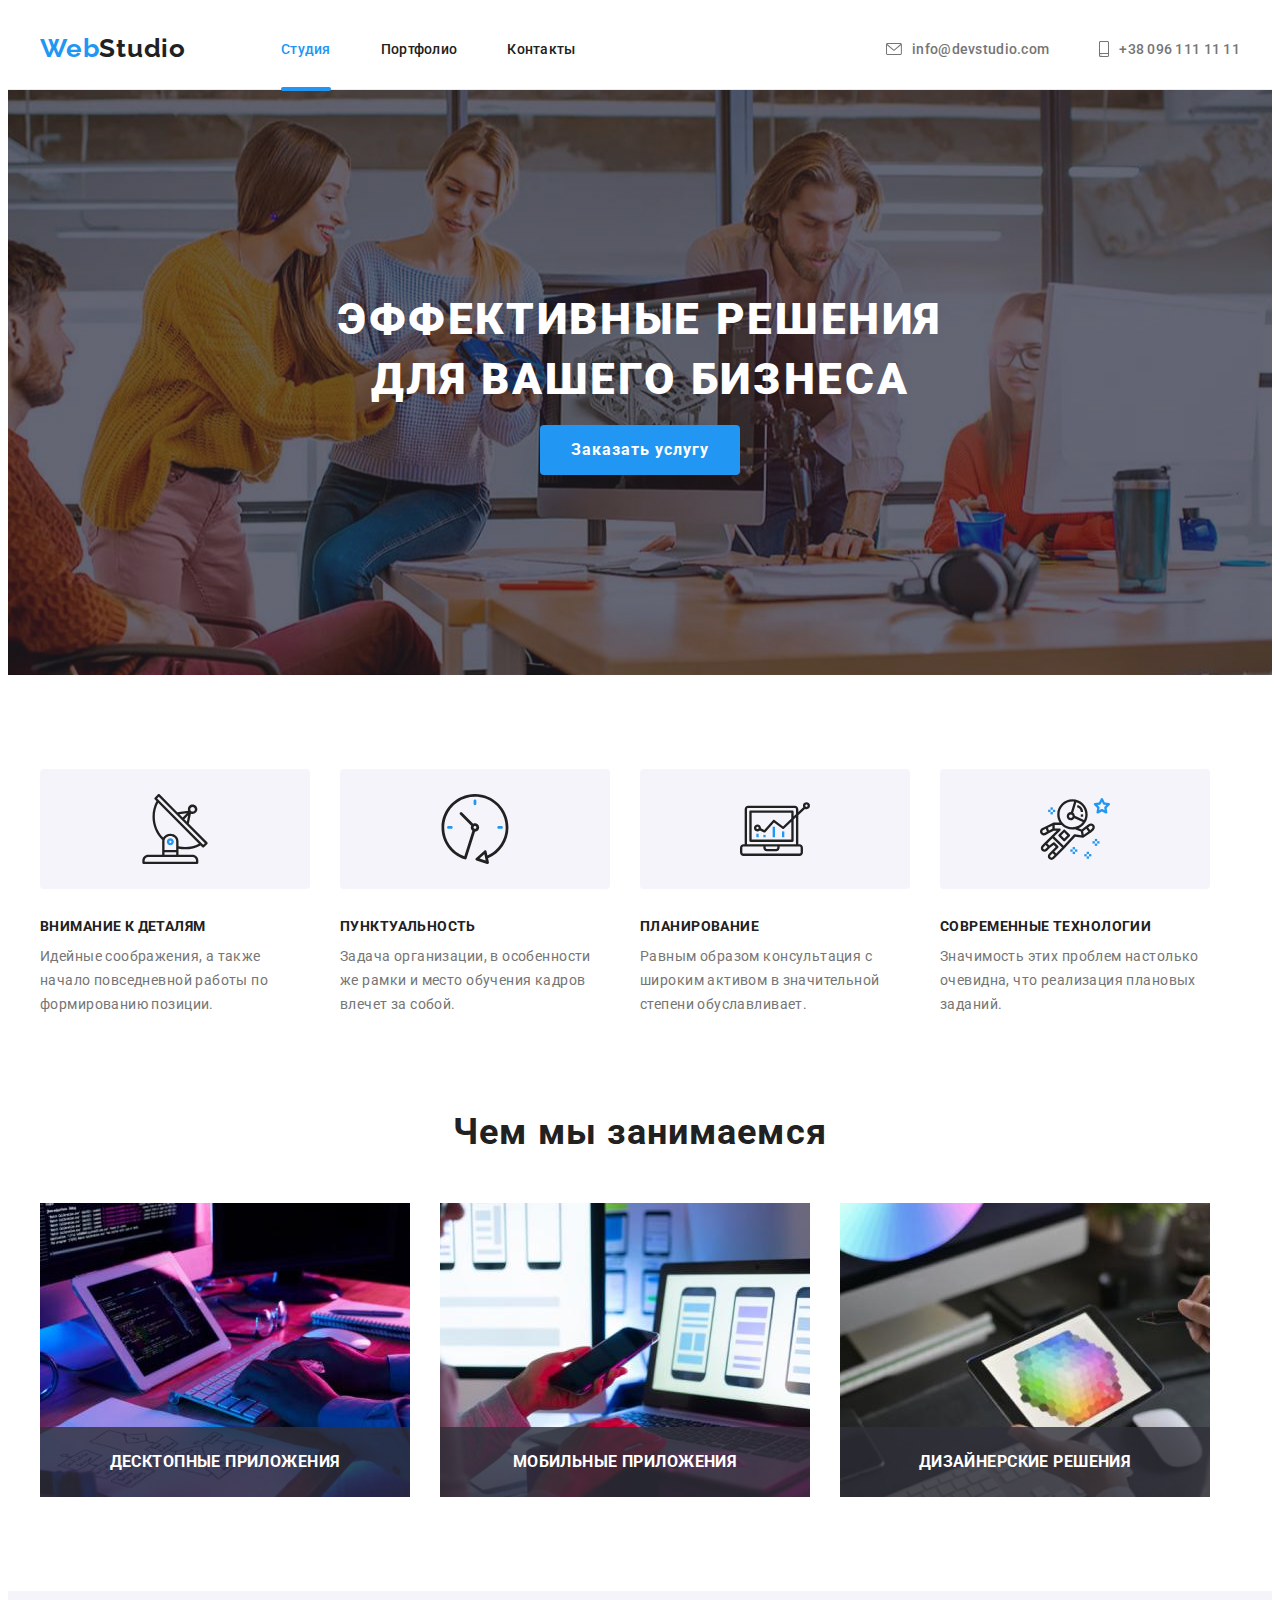
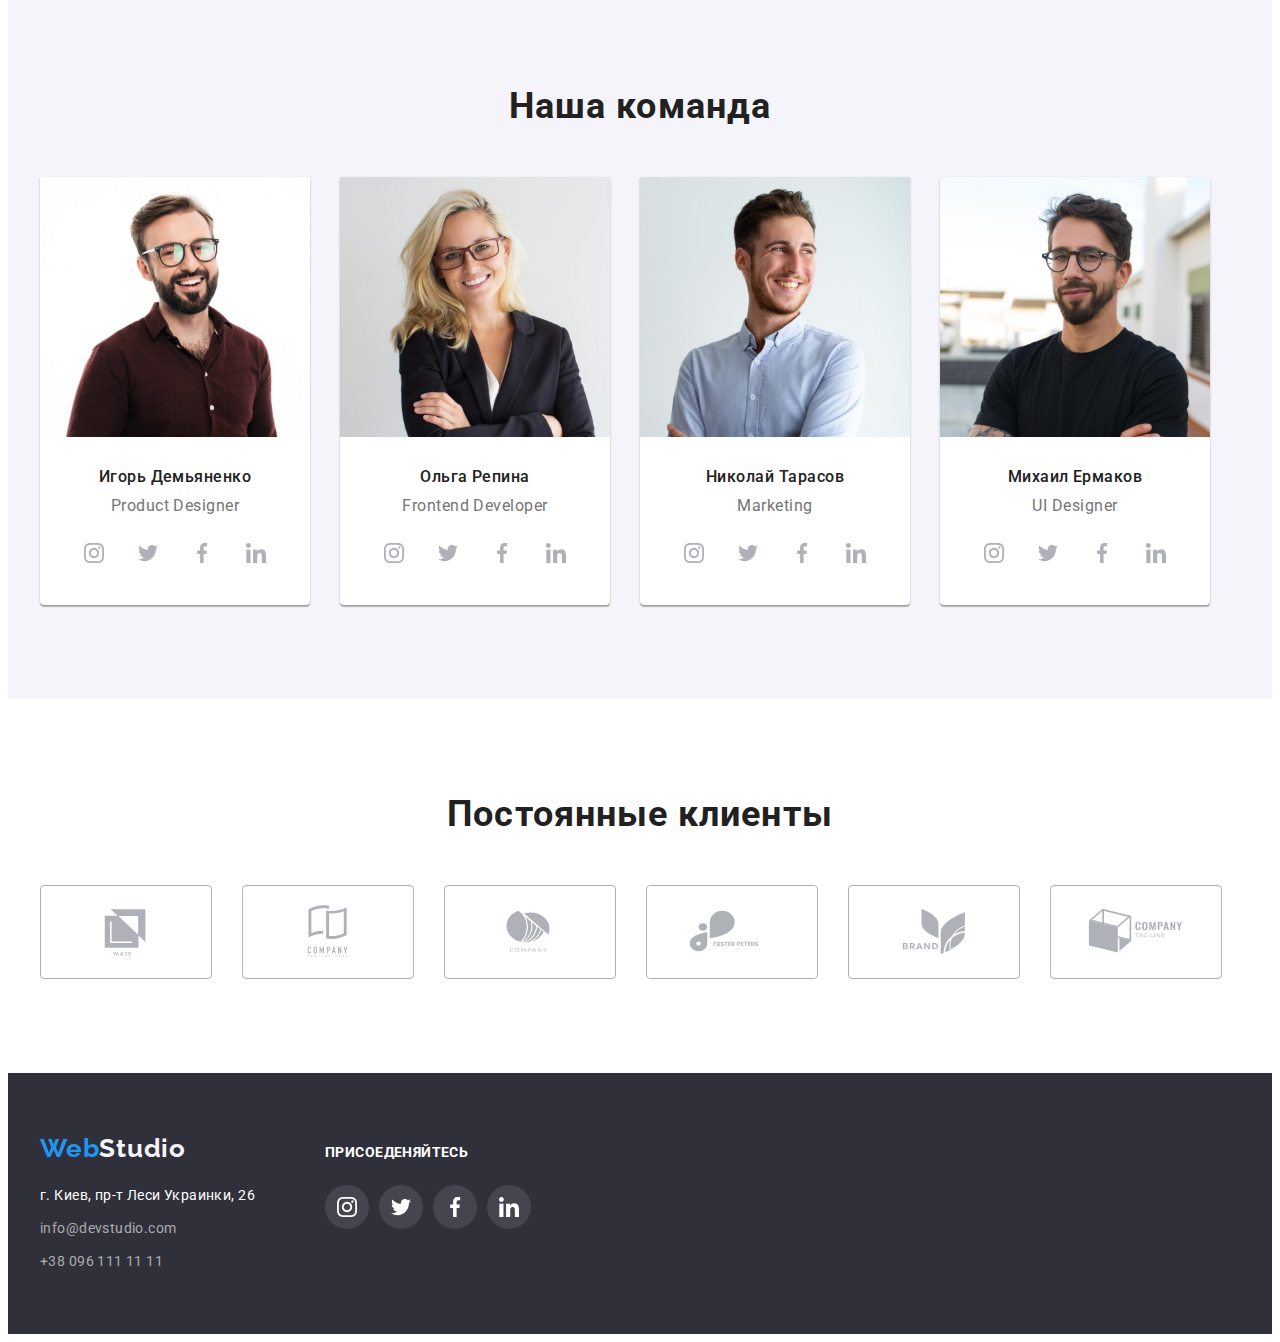
==== index.html @ 9301e0ce "clone" ====
<!DOCTYPE html>
<html lang="en">
  <head>
    <meta charset="UTF-8" />
    <meta http-equiv="X-UA-Compatible" content="IE=edge" />
    <meta name="viewport" content="width=device-width, initial-scale=1.0" />
    <title>WebStudio</title>
    <link rel="preconnect" href="https://fonts.googleapis.com" />
    <link rel="preconnect" href="https://fonts.gstatic.com" crossorigin />
    <link
      href="https://fonts.googleapis.com/css2?family=Raleway:wght@700&family=Roboto:wght@400;500;700;900&display=swap"
      rel="stylesheet"
    />
    <link
      rel="stylesheet"
      href="https://cdnjs.cloudflare.com/ajax/libs/modern-normalize/1.1.0/modern-normalize.min.css"
      integrity="sha512-wpPYUAdjBVSE4KJnH1VR1HeZfpl1ub8YT/NKx4PuQ5NmX2tKuGu6U/JRp5y+Y8XG2tV+wKQpNHVUX03MfMFn9Q=="
      crossorigin="anonymous"
      referrerpolicy="no-referrer"
    />
    <link rel="stylesheet" href="./css/styles.css" />
  </head>
  <body>
    <header class="header">
      <div class="container">
        <a href="./index.html" class="header-logo"
          >Web<span class="header-logo2">Studio</span>
        </a>
        <nav class="header-navigation">
          <ul class="header-list list">
            <li class="nav-li">
              <a href="./index.html" class="header-item active-link">Студия</a>
            </li>
            <li class="nav-li">
              <a href="./portfolio.html" class="header-item">Портфолио</a>
            </li>
            <li class="nav-li"><a href="" class="header-item">Контакты</a></li>
          </ul>
        </nav>
        <ul class="header-contacts list">
          <li class="nav-li">
            <a href="mailto:info@devstudio.com" class="contacts-item">
              <svg class="header-icon" width="16" height="12">
                <use
                  href="./image/index/symbol-defs.svg#icon-header-mail"
                ></use>
              </svg>
              info@devstudio.com
            </a>
          </li>
          <li class="nav-li">
            <a href="tel:+380961111111" class="contacts-item">
              <svg class="header-icon" width="10" height="16">
                <use href="./image/index/symbol-defs.svg#icon-header-tel"></use>
              </svg>
              +38 096 111 11 11
            </a>
          </li>
        </ul>
      </div>
    </header>
    <main>
      <!--Главная секция с кнопкой-->
      <section class="hero">
        <div class="container">
          <h1 class="hero-title-text">
            Эффективные решения для вашего бизнеса
          </h1>
          <button type="button" class="hero-btn btn" data-modal-open>
            Заказать услугу
          </button>
        </div>
      </section>
      <!--Наши приемущества-->
      <section class="positive">
        <div class="container">
          <ul class="positive-list list">
            <li class="positive-item">
              <div class="positive-icon-div">
                <svg class="positive-icon" width="70" height="70">
                  <use
                    href="./image/index/symbol-defs.svg#icon-positive1"
                  ></use>
                </svg>
              </div>
              <h3 class="positive-title">Внимание к деталям</h3>
              <p class="positive-text">
                Идейные соображения, а также начало повседневной работы по
                формированию позиции.
              </p>
            </li>
            <li class="positive-item">
              <div class="positive-icon-div">
                <svg class="positive-icon" width="70" height="70">
                  <use
                    href="./image/index/symbol-defs.svg#icon-positive2"
                  ></use>
                </svg>
              </div>
              <h3 class="positive-title">Пунктуальность</h3>
              <p class="positive-text">
                Задача организации, в особенности же рамки и место обучения
                кадров влечет за собой.
              </p>
            </li>
            <li class="positive-item">
              <div class="positive-icon-div">
                <svg class="positive-icon" width="70" height="70">
                  <use
                    href="./image/index/symbol-defs.svg#icon-positive3"
                  ></use>
                </svg>
              </div>
              <h3 class="positive-title">Планирование</h3>
              <p class="positive-text">
                Равным образом консультация с широким активом в значительной
                степени обуславливает.
              </p>
            </li>
            <li class="positive-item">
              <div class="positive-icon-div">
                <svg class="positive-icon" width="70" height="70">
                  <use
                    href="./image/index/symbol-defs.svg#icon-positive4"
                  ></use>
                </svg>
              </div>
              <h3 class="positive-title">Современные технологии</h3>
              <p class="positive-text">
                Значимость этих проблем настолько очевидна, что реализация
                плановых заданий.
              </p>
            </li>
          </ul>
        </div>
      </section>
      <!--Чем мы занимаемся-->
      <section class="work">
        <div class="container">
          <h2 class="work-title">Чем мы занимаемся</h2>
          <ul class="work-list list">
            <li class="work-item">
              <div class="work-box">
                <img
                  src="./image/index/img1.jpg"
                  alt="пишем код"
                  width="370"
                  height="294"
                />
                <h3 class="work-top-title">Десктопные приложения</h3>
              </div>
            </li>
            <li class="work-item">
              <div class="work-box">
                <img
                  src="./image/index/img2.jpg"
                  alt="создаем интерфейс"
                  width="370"
                  height="294"
                />
                <h3 class="work-top-title">Мобильные приложения</h3>
              </div>
            </li>
            <li class="work-item">
              <div class="work-box">
                <img
                  src="./image/index/img3.jpg"
                  alt="подбираем цвета"
                  width="370"
                  height="294"
                />
                <h3 class="work-top-title">Дизайнерские решения</h3>
              </div>
            </li>
          </ul>
        </div>
      </section>
      <!--Наша команда-->
      <section class="staff">
        <div class="container">
          <h2 class="staff-title">Наша команда</h2>
          <ul class="staff-list list">
            <li class="staff-item">
              <img
                src="./image/index/p1.jpg"
                alt="Игорь Демьяненко"
                width="270"
                height="260"
              />
              <div class="staff-title-top">
                <h3 class="staff-item-title">Игорь Демьяненко</h3>
                <p class="staff-item-text">Product Designer</p>
                <ul class="staff-soc-list">
                  <li class="staff-soc-item">
                    <a href="" class="staff-soc-link"
                      ><svg class="staff-soc-icon" width="20" height="20">
                        <use
                          href="./image/index/symbol-defs.svg#icon-instagram"
                        ></use>
                      </svg>
                    </a>
                  </li>
                  <li class="staff-soc-item">
                    <a href="" class="staff-soc-link"
                      ><svg class="staff-soc-icon" width="20" height="20">
                        <use
                          href="./image/index/symbol-defs.svg#icon-twitter"
                        ></use>
                      </svg>
                    </a>
                  </li>
                  <li class="staff-soc-item">
                    <a href="" class="staff-soc-link"
                      ><svg class="staff-soc-icon" width="20" height="20">
                        <use
                          href="./image/index/symbol-defs.svg#icon-facebook"
                        ></use>
                      </svg>
                    </a>
                  </li>
                  <li class="staff-soc-item">
                    <a href="" class="staff-soc-link"
                      ><svg class="staff-soc-icon" width="20" height="20">
                        <use
                          href="./image/index/symbol-defs.svg#icon-linkedin"
                        ></use>
                      </svg>
                    </a>
                  </li>
                </ul>
              </div>
            </li>
            <li class="staff-item">
              <img
                src="./image/index/p2.jpg"
                alt="Ольга Репина"
                width="270"
                height="260"
              />
              <div class="staff-title-top">
                <h3 class="staff-item-title">Ольга Репина</h3>
                <p class="staff-item-text">Frontend Developer</p>
                <ul class="staff-soc-list">
                  <li class="staff-soc-item">
                    <a href="" class="staff-soc-link"
                      ><svg class="staff-soc-icon" width="20" height="20">
                        <use
                          href="./image/index/symbol-defs.svg#icon-instagram"
                        ></use>
                      </svg>
                    </a>
                  </li>
                  <li class="staff-soc-item">
                    <a href="" class="staff-soc-link"
                      ><svg class="staff-soc-icon" width="20" height="20">
                        <use
                          href="./image/index/symbol-defs.svg#icon-twitter"
                        ></use>
                      </svg>
                    </a>
                  </li>
                  <li class="staff-soc-item">
                    <a href="" class="staff-soc-link"
                      ><svg class="staff-soc-icon" width="20" height="20">
                        <use
                          href="./image/index/symbol-defs.svg#icon-facebook"
                        ></use>
                      </svg>
                    </a>
                  </li>
                  <li class="staff-soc-item">
                    <a href="" class="staff-soc-link"
                      ><svg class="staff-soc-icon" width="20" height="20">
                        <use
                          href="./image/index/symbol-defs.svg#icon-linkedin"
                        ></use>
                      </svg>
                    </a>
                  </li>
                </ul>
              </div>
            </li>
            <li class="staff-item">
              <img
                src="./image/index/p3.jpg"
                alt="Николай Тарасов"
                width="270"
                height="260"
              />
              <div class="staff-title-top">
                <h3 class="staff-item-title">Николай Тарасов</h3>
                <p class="staff-item-text">Marketing</p>
                <ul class="staff-soc-list">
                  <li class="staff-soc-item">
                    <a href="" class="staff-soc-link"
                      ><svg class="staff-soc-icon" width="20" height="20">
                        <use
                          href="./image/index/symbol-defs.svg#icon-instagram"
                        ></use>
                      </svg>
                    </a>
                  </li>
                  <li class="staff-soc-item">
                    <a href="" class="staff-soc-link"
                      ><svg class="staff-soc-icon" width="20" height="20">
                        <use
                          href="./image/index/symbol-defs.svg#icon-twitter"
                        ></use>
                      </svg>
                    </a>
                  </li>
                  <li class="staff-soc-item">
                    <a href="" class="staff-soc-link"
                      ><svg class="staff-soc-icon" width="20" height="20">
                        <use
                          href="./image/index/symbol-defs.svg#icon-facebook"
                        ></use>
                      </svg>
                    </a>
                  </li>
                  <li class="staff-soc-item">
                    <a href="" class="staff-soc-link"
                      ><svg class="staff-soc-icon" width="20" height="20">
                        <use
                          href="./image/index/symbol-defs.svg#icon-linkedin"
                        ></use>
                      </svg>
                    </a>
                  </li>
                </ul>
              </div>
            </li>
            <li class="staff-item">
              <img
                src="./image/index/p4.jpg"
                alt="Михаил Ермаков"
                width="270"
                height="260"
              />
              <div class="staff-title-top">
                <h3 class="staff-item-title">Михаил Ермаков</h3>
                <p class="staff-item-text">UI Designer</p>
                <ul class="staff-soc-list">
                  <li class="staff-soc-item">
                    <a href="" class="staff-soc-link"
                      ><svg class="staff-soc-icon" width="20" height="20">
                        <use
                          href="./image/index/symbol-defs.svg#icon-instagram"
                        ></use>
                      </svg>
                    </a>
                  </li>
                  <li class="staff-soc-item">
                    <a href="" class="staff-soc-link"
                      ><svg class="staff-soc-icon" width="20" height="20">
                        <use
                          href="./image/index/symbol-defs.svg#icon-twitter"
                        ></use>
                      </svg>
                    </a>
                  </li>
                  <li class="staff-soc-item">
                    <a href="" class="staff-soc-link"
                      ><svg class="staff-soc-icon" width="20" height="20">
                        <use
                          href="./image/index/symbol-defs.svg#icon-facebook"
                        ></use>
                      </svg>
                    </a>
                  </li>
                  <li class="staff-soc-item">
                    <a href="" class="staff-soc-link"
                      ><svg class="staff-soc-icon" width="20" height="20">
                        <use
                          href="./image/index/symbol-defs.svg#icon-linkedin"
                        ></use>
                      </svg>
                    </a>
                  </li>
                </ul>
              </div>
            </li>
          </ul>
        </div>
      </section>
      <!--Постоянные-->
      <section class="regular">
        <div class="container">
          <h2 class="regular-title">Постоянные клиенты</h2>
          <ul class="regular-list">
            <li class="regular-list-item">
              <a href="" class="regular-link">
                <svg class="regular-icon" width="106" height="60">
                  <use href="./image/index/symbol-defs.svg#icon-reg1"></use>
                </svg>
              </a>
            </li>
            <li class="regular-list-item">
              <a href="" class="regular-link">
                <svg class="regular-icon" width="106" height="60">
                  <use href="./image/index/symbol-defs.svg#icon-reg2"></use>
                </svg>
              </a>
            </li>
            <li class="regular-list-item">
              <a href="" class="regular-link">
                <svg class="regular-icon" width="106" height="60">
                  <use href="./image/index/symbol-defs.svg#icon-reg3"></use>
                </svg>
              </a>
            </li>
            <li class="regular-list-item">
              <a href="" class="regular-link">
                <svg class="regular-icon" width="106" height="60">
                  <use href="./image/index/symbol-defs.svg#icon-reg4"></use>
                </svg>
              </a>
            </li>
            <li class="regular-list-item">
              <a href="" class="regular-link">
                <svg class="regular-icon" width="106" height="60">
                  <use href="./image/index/symbol-defs.svg#icon-reg5"></use>
                </svg>
              </a>
            </li>
            <li class="regular-list-item">
              <a href="" class="regular-link">
                <svg class="regular-icon" width="106" height="60">
                  <use href="./image/index/symbol-defs.svg#icon-reg6"></use>
                </svg>
              </a>
            </li>
          </ul>
        </div>
      </section>
    </main>
    <footer class="footer">
      <div class="container">
        <div>
          <a href="" class="footer-logo"
            >Web<span class="footer-logo2">Studio</span></a
          >
          <address>
            <ul class="footer-list list">
              <li class="footer-li">
                <a
                  href="https://goo.gl/maps/4nCda8HMci8gK6ii9"
                  target="_blank"
                  rel="noreferrer noopener nofollow"
                  class="footer-item-white"
                  >г. Киев, пр-т Леси Украинки, 26</a
                >
              </li>
              <li class="footer-li">
                <a href="mailto:info@devstudio.com" class="footer-item"
                  >info@devstudio.com</a
                >
              </li>
              <li class="footer-li">
                <a href="tel:+380961111111" class="footer-item"
                  >+38 096 111 11 11</a
                >
              </li>
            </ul>
          </address>
        </div>
        <div class="footer-container">
          <h3 class="footer-title">Присоеденяйтесь</h3>
          <ul class="footer-soc-list">
            <li class="footer-soc-item">
              <a href="" class="footer-soc-link"
                ><svg class="footer-soc-icon" width="20" height="20">
                  <use
                    href="./image/index/symbol-defs.svg#icon-instagram"
                  ></use>
                </svg>
              </a>
            </li>
            <li class="footer-soc-item">
              <a href="" class="footer-soc-link"
                ><svg class="footer-soc-icon" width="20" height="20">
                  <use href="./image/index/symbol-defs.svg#icon-twitter"></use>
                </svg>
              </a>
            </li>
            <li class="footer-soc-item">
              <a href="" class="footer-soc-link"
                ><svg class="footer-soc-icon" width="20" height="20">
                  <use href="./image/index/symbol-defs.svg#icon-facebook"></use>
                </svg>
              </a>
            </li>
            <li class="footer-soc-item">
              <a href="" class="footer-soc-link"
                ><svg class="footer-soc-icon" width="20" height="20">
                  <use href="./image/index/symbol-defs.svg#icon-linkedin"></use>
                </svg>
              </a>
            </li>
          </ul>
        </div>
      </div>
    </footer>
    <div class="backdrop is-hidden" data-modal>
      <div class="modal">
        <button type="button" class="modal-close-btn" data-modal-close>
          <svg class="close-icon" width="15" height="15">
            <use href="./image/index/symbol-defs.svg#icon-close"></use>
          </svg>
        </button>
      </div>
    </div>
    <script src="./js/modal.js"></script>
  </body>
</html>
---- css/styles.css ----
/* 
 черный _ основной цвет текста: #212121; 
--main-text-color 
 серый _ неактивные контакты, абзац: #757575; 
--second-text-color 
 белый _ background страницы : #FFFFFF; 
--bg-white-color 
 графит _ background героя и футер background: #2F303A; 
--bg-hero-color 
 серый _ неактивная кнопка: #F5F4FA; 
--inactive_btn_color 
синий _ лого и активных кнопок: #2196F3;
--active-color */

:root {
  --main-text-color: #212121;
  --second-text-color: #757575;
  --bg-white-color: #ffffff;
  --bg-hero-color: #2f303a;
  --inactive_btn_color: #f5f4fa;
  --active-color: #2196f3;
  --timing-function: cubic-bezier(0.4, 0, 0.2, 1);
  --bg-overflay: #2196f3e5;
}
body {
  background-color: var(--bg-white-color);
  color: var(--main-text-color);
  font-family: Roboto, sans-serif;
  font-size: 14px;
  line-height: 1.17;
  letter-spacing: 0.03em;
}
li {
  list-style-type: none;
}
a {
  text-decoration: none;
}
address {
  font-style: normal;
}
.btn {
  cursor: pointer;
}
p,
h1,
h2,
h3,
h4,
h5,
h6 {
  margin: 0;
}
ul,
ol {
  padding-left: 0;
  margin: 0;
}
img {
  display: block;
}
.container {
  width: 1200px;
  padding-left: 15px;
  padding-right: 15px;
  margin: 0 auto;
  /* outline: 1px solid red; */
}
.visually-hidden {
  position: absolute;
  white-space: nowrap;
  width: 1px;
  height: 1px;
  overflow: hidden;
  border: 0;
  padding: 0;
  clip: rect(0 0 0 0);
  clip-path: inset(50%);
  margin: -1px;
}
/*==========================++++++HEADER++++++==========================*/
.header {
  border-bottom-style: solid;
  border-bottom-width: 1px;
  border-color: #ececec;
  padding-top: 25px;
  padding-bottom: 25px;
}
.header .container {
  display: flex;
  align-items: center;
}
.header-logo {
  font-family: "Raleway";
  font-style: normal;
  font-weight: 700;
  font-size: 26px;
  line-height: 1.2;
  letter-spacing: 0.03em;
  color: var(--active-color);
  margin-right: 95px;
}
.header-logo2 {
  font-family: "Raleway";
  font-style: normal;
  font-weight: 700;
  font-size: 26px;
  line-height: 1.2;
  letter-spacing: 0.03em;
  color: var(--main-text-color);
}
.header-list {
  display: flex;
}
.header-item {
  font-weight: 500;
  font-size: 14px;
  line-height: 16px;
  letter-spacing: 0.02em;
  color: var(--main-text-color);
  display: flex;
  align-items: baseline;
  transition: color 250ms var(--timing-function);
}
.active-link {
  color: var(--active-color);
}
.active-link {
  position: relative;
}
.active-link::after {
  content: "";
  position: absolute;
  left: 0px;
  bottom: -34px;
  display: block;
  width: 100%;
  height: 4px;
  border-radius: 2px;
  background-color: var(--active-color);
  opacity: 1;
}

.nav-li:not(:last-child) {
  margin-right: 50px;
}
.header-contacts {
  /* outline: 1px solid red; */
  display: flex;
  margin-left: auto;
}
.header-icon {
  /* outline: 1px solid red; */
  fill: currentColor;
  margin-right: 10px;
}
.contacts-item {
  font-weight: 500;
  font-size: 14px;
  line-height: 16px;
  letter-spacing: 0.02em;
  color: var(--second-text-color);
  display: flex;
  align-items: center;
  transition: color 250ms var(--timing-function);
}
.header-item:hover,
.header-item:focus,
.contacts-item:hover,
.contacts-item:focus {
  font-weight: 500;
  font-size: 14px;
  line-height: 16px;
  letter-spacing: 0.02em;
  color: var(--active-color);
}
/*==========================++++++HERO++++++==========================*/
.hero {
  max-width: 1600px;
  background: var(--bg-hero-color);
  background-image: linear-gradient(
      rgba(47, 48, 58, 0.4),
      rgba(47, 48, 58, 0.4)
    ),
    url(../image/index/hero-bg.jpg);
  background-repeat: no-repeat;
  background-position: center;
  padding-top: 200px;
  padding-bottom: 200px;
  margin: 0 auto;
}
.hero-title-text {
  width: 700px;
  font-weight: 900;
  font-size: 44px;
  line-height: 1.36;
  letter-spacing: 0.06em;
  text-transform: uppercase;
  color: var(--bg-white-color);
  text-align: center;
  margin-left: auto;
  margin-right: auto;
}
.hero-btn {
  color: var(--bg-white-color);
  font-family: inherit;
  font-weight: 700;
  font-size: 16px;
  line-height: 1.88;
  letter-spacing: 0.06em;
  background: var(--active-color);
  width: 200px;
  height: 50px;
  border-radius: 4px;
  border: 0px;
  display: block;
  margin-top: 15px;
  margin-left: auto;
  margin-right: auto;
  transition: background-color 250ms, color 800ms;
}
.hero-btn:hover {
  background: #1c79c5;
  color: #d5e400;
}

/*==========================++++++POSITIVE++++++==========================*/
.positive {
  padding-top: 94px;
  /* background-color: aqua; */
}
.positive-list {
  display: flex;
}
.positive-icon-div {
  background-color: #f5f4fa;
  border-radius: 4px;
  height: 120px;
  display: flex;
  align-items: center;
  justify-content: center;
}
.positive-item {
  width: 270px;
}
.positive-item:not(:last-child) {
  margin-right: 30px;
}
.positive-title {
  font-weight: 700;
  font-size: 14px;
  line-height: 1.14;
  letter-spacing: 0.03em;
  text-transform: uppercase;
  margin-top: 30px;
}
.positive-text {
  font-size: 14px;
  line-height: 1.71;
  letter-spacing: 0.03em;
  color: var(--second-text-color);
  margin-top: 10px;
}

/*==========================++++++WORK++++++==========================*/
.work {
  padding-top: 94px;
  padding-bottom: 94px;
}
.work-title {
  margin-bottom: 50px;
  font-weight: 700;
  font-size: 36px;
  line-height: 1.17;
  letter-spacing: 0.03em;
  text-align: center;
}
.work-list {
  display: flex;
}
.work-item {
  width: 370px;
}
.work-item:not(:last-child) {
  margin-right: 30px;
}
.work-box {
  position: relative;
}

.work-top-title {
  position: absolute;
  bottom: 0;
  display: flex;
  justify-content: center;
  align-items: center;
  width: 100%;
  height: 70px;
  color: var(--bg-white-color);
  background: #2f303acc;
  text-transform: uppercase;
}
/*==========================++++++STAFF++++++==========================*/
.staff {
  padding-top: 94px;
  padding-bottom: 94px;
  background-color: #f5f4fa;
}
.staff-title {
  font-weight: 700;
  font-size: 36px;
  line-height: 1.17;
  letter-spacing: 0.03em;
  text-align: center;
  margin-bottom: 50px;
}
.staff-list {
  display: flex;
}
.staff-item {
  background: #ffffff;
  box-shadow: 0px 1px 3px rgba(0, 0, 0, 0.12), 0px 1px 1px rgba(0, 0, 0, 0.14),
    0px 2px 1px rgba(0, 0, 0, 0.2);
  border-radius: 0px 0px 4px 4px;
}
.staff-title-top {
  padding-top: 30px;
  padding-bottom: 30px;
}
.staff-item-title {
  font-weight: 500;
  font-size: 16px;
  line-height: 1.19;
  letter-spacing: 0.03em;
  text-align: center;
}
.staff-item-text {
  font-size: 16px;
  line-height: 1.19;
  letter-spacing: 0.03em;
  color: var(--second-text-color);
  text-align: center;
  margin-top: 10px;
  margin-bottom: 16px;
}
.staff-soc-list {
  display: flex;
  justify-content: center;
}
.staff-soc-item + .staff-soc-item {
  margin-left: 10px;
}
.staff-soc-link {
  width: 44px;
  height: 44px;
  border-radius: 50%;
  display: flex;
  justify-content: center;
  align-items: center;
  transition: background-color 250ms var(--timing-function);
}
.staff-soc-icon {
  fill: #afb1b8;
  transition: fill 250ms var(--timing-function);
}
.staff-soc-link:hover {
  background-color: var(--active-color);
}
.staff-soc-link:hover .staff-soc-icon {
  fill: #ffffff;
}
.staff-soc-link:focus {
  background-color: var(--active-color);
}
.staff-soc-link:focus .staff-soc-icon {
  fill: #ffffff;
}
.staff-item:not(:last-child) {
  margin-right: 30px;
}
/*==========================++++++REGULAR++++++==========================*/
.regular {
  padding-top: 94px;
  padding-bottom: 94px;
}
.regular-title {
  margin-bottom: 50px;
  font-weight: 700;
  font-size: 36px;
  line-height: 1.17;
  letter-spacing: 0.03em;
  text-align: center;
}
.regular-list {
  display: flex;
}

.regular-link {
  display: flex;
  justify-content: center;
  align-items: center;
  height: 92px;
  width: 170px;
  border-style: solid;
  border-width: 1px;
  border-color: #afb1b8;
  border-radius: 4px;
  transition: border-color 250ms var(--timing-function);
}
.regular-icon {
  fill: #afb1b8;
  transition: fill 250ms var(--timing-function);
}
.regular-link:hover {
  border-color: var(--active-color);
}
.regular-link:hover .regular-icon {
  fill: var(--active-color);
}
.regular-link:focus {
  border-color: var(--active-color);
}
.regular-link:focus .regular-icon {
  fill: var(--active-color);
}
.regular-list-item:not(:last-child) {
  margin-right: 30px;
}

/*==========================++++++FOOTER++++++==========================*/
.footer {
  background-color: var(--bg-hero-color);
  padding-top: 60px;
  padding-bottom: 60px;
}
.footer .container {
  display: flex;
  align-items: baseline;
}
.footer-container {
  margin-left: 70px;
}
.footer-logo {
  font-family: "Raleway";
  font-weight: 700;
  font-size: 26px;
  line-height: 1.2;
  letter-spacing: 0.03em;
  color: var(--active-color);
  display: block;
  margin-bottom: 20px;
}
.footer-logo2 {
  font-family: "Raleway";
  font-weight: 700;
  font-size: 26px;
  line-height: 1.2;
  letter-spacing: 0.03em;
  color: var(--inactive_btn_color);
}
.footer-item-white {
  font-size: 14px;
  line-height: 1.71;
  letter-spacing: 0.03em;
  color: var(--bg-white-color);
  transition: color 250ms var(--timing-function);
}
.footer-li:not(:last-child) {
  margin-bottom: 9px;
}
.footer-item {
  font-size: 14px;
  line-height: 1.71;
  letter-spacing: 0.03em;
  color: rgba(255, 255, 255, 0.6);
  transition: color 250ms var(--timing-function);
}
.footer-item-white:hover,
.footer-item:hover,
.footer-item-white:focus,
.footer-item:focus {
  font-size: 14px;
  line-height: 1.71;
  letter-spacing: 0.03em;
  color: var(--active-color);
}
.footer-list-top {
  display: flex;
}
.footer-title {
  font-size: 14px;
  line-height: 1.71;
  letter-spacing: 0.03em;
  color: var(--bg-white-color);
  text-transform: uppercase;
  margin-bottom: 20px;
}
.footer-soc-list {
  display: flex;
  justify-content: center;
}
.footer-soc-item + .footer-soc-item {
  margin-left: 10px;
}
.footer-soc-link {
  background-color: rgba(255, 255, 255, 0.1);
  width: 44px;
  height: 44px;
  border-radius: 50%;
  display: flex;
  justify-content: center;
  align-items: center;
  transition: background-color 250ms var(--timing-function);
}
.footer-soc-icon {
  fill: #ffffff;
  transition: fill 250ms var(--timing-function);
}
.footer-soc-link:hover {
  background-color: var(--active-color);
}
.footer-soc-link:hover .footer-soc-icon {
  fill: #ffffff;
}
.footer-soc-link:focus {
  background-color: var(--active-color);
}
.footer-soc-link:focus .footer-soc-icon {
  fill: #ffffff;
}
/*==========================++++++PORTFOLIO++++++==========================*/
.portfolio {
  padding-top: 94px;
  padding-bottom: 94px;
}
.portfolio-btn-list {
  display: flex;
  justify-content: center;
  margin-bottom: 50px;
}
.portfolio-btn {
  color: var(--main-text-color);
  font-family: inherit;
  font-style: normal;
  font-weight: 500;
  font-size: 16px;
  line-height: 1.5;
  letter-spacing: 0.06em;
  background: var(--inactive_btn_color);
  border: 0;
  height: 38px;
  border-radius: 4px;
  padding-left: 22px;
  padding-right: 22px;
  transition: background-color 250ms var(--timing-function),
    box-shadow 250ms var(--timing-function);
}
.btn-li:not(:last-child) {
  margin-right: 8px;
}
.portfolio-btn:hover {
  background-color: var(--active-color);
  color: var(--bg-white-color);
  box-shadow: 0px 3px 1px rgba(0, 0, 0, 0.1), 0px 1px 2px rgba(0, 0, 0, 0.08),
    0px 2px 2px rgba(0, 0, 0, 0.12);
}
.portfolio-btn:focus {
  background-color: var(--active-color);
  color: var(--bg-white-color);
  box-shadow: 0px 3px 1px rgba(0, 0, 0, 0.1), 0px 1px 2px rgba(0, 0, 0, 0.08),
    0px 2px 2px rgba(0, 0, 0, 0.12);
}
.portfolio-projects-list {
  display: flex;
  flex-wrap: wrap;
  margin-top: -30px;
  margin-left: -30px;
}
.portfolio-item {
  width: calc(100% / 3 - 30px);
  margin-left: 30px;
  margin-top: 30px;
  /* margin-top: 30px; */
}
.portfolio-top {
  border-style: solid;
  border-width: 1px;
  border-color: #ececec;
  border-top: 0;
  padding-left: 24px;
  padding-right: 24px;
  padding-top: 20px;
  padding-bottom: 20px;
}
.portfolio-title {
  font-weight: 700;
  font-size: 18px;
  line-height: 2;
  letter-spacing: 0.06em;
  color: var(--main-text-color);
  margin-bottom: 4px;
}
.portfolio-text {
  font-size: 16px;
  line-height: 1.88;
  letter-spacing: 0.03em;
  color: var(--second-text-color);
}
.portfolio-link {
  transition: box-shadow 250ms var(--timing-function);
}
.portfolio-link:hover {
  display: block;
  box-shadow: 0px 4px 4px rgba(0, 0, 0, 0.25);
}
.portfolio-link:focus {
  display: block;
  box-shadow: 0px 4px 4px rgba(0, 0, 0, 0.25);
}

.img-box {
  position: relative;
  overflow: hidden;
}
.img-box::before {
  content: "";
  position: absolute;
  width: 100%;
  height: 100%;
  transform: translateY(100%);
  transition: transform 250ms var(--timing-function);
  background-color: var(--bg-overflay);
}
.portfolio-link:hover .img-box::before,
.portfolio-link:focus .img-box::before {
  transform: translateY(0);
}
.hover-text {
  position: absolute;
  top: 50%;
  left: 50%;
  transform: translate(-50%, 100%);
  transition: transform 250ms var(--timing-function);
  width: 322px;
  font-size: 18px;
  line-height: 1.56em;
  color: var(--bg-white-color);
}
.portfolio-link:hover .hover-text,
.portfolio-link:focus .hover-text {
  transform: translate(-50%, -50%);
}
.backdrop {
  position: fixed;
  top: 0;
  width: 100%;
  height: 100%;
  background-color: rgba(0, 0, 0, 0.3);
  transition: opacity 300ms, visibility 300ms;
}
.modal {
  min-height: 581px;
  width: 528px;
  background-color: var(--bg-white-color);
  border-radius: 4px;
  position: absolute;
  top: 50%;
  left: 50%;
  transform: translate(-50%, -50%);
  box-shadow: 0px 4px 4px 0px rgba(0, 0, 0, 0.25);
}
.close-icon {
  fill: black;
}
.modal-close-btn {
  position: absolute;
  top: 8px;
  right: 8px;
  height: 30px;
  width: 30px;
  border-radius: 50%;
  background-color: var(--bg-white-color);
  border: 1px solid rgba(0, 0, 0, 0.1);
  display: flex;
  justify-content: center;
  align-items: center;
}
.is-hidden {
  opacity: 0;
  pointer-events: none;
  visibility: hidden;
}
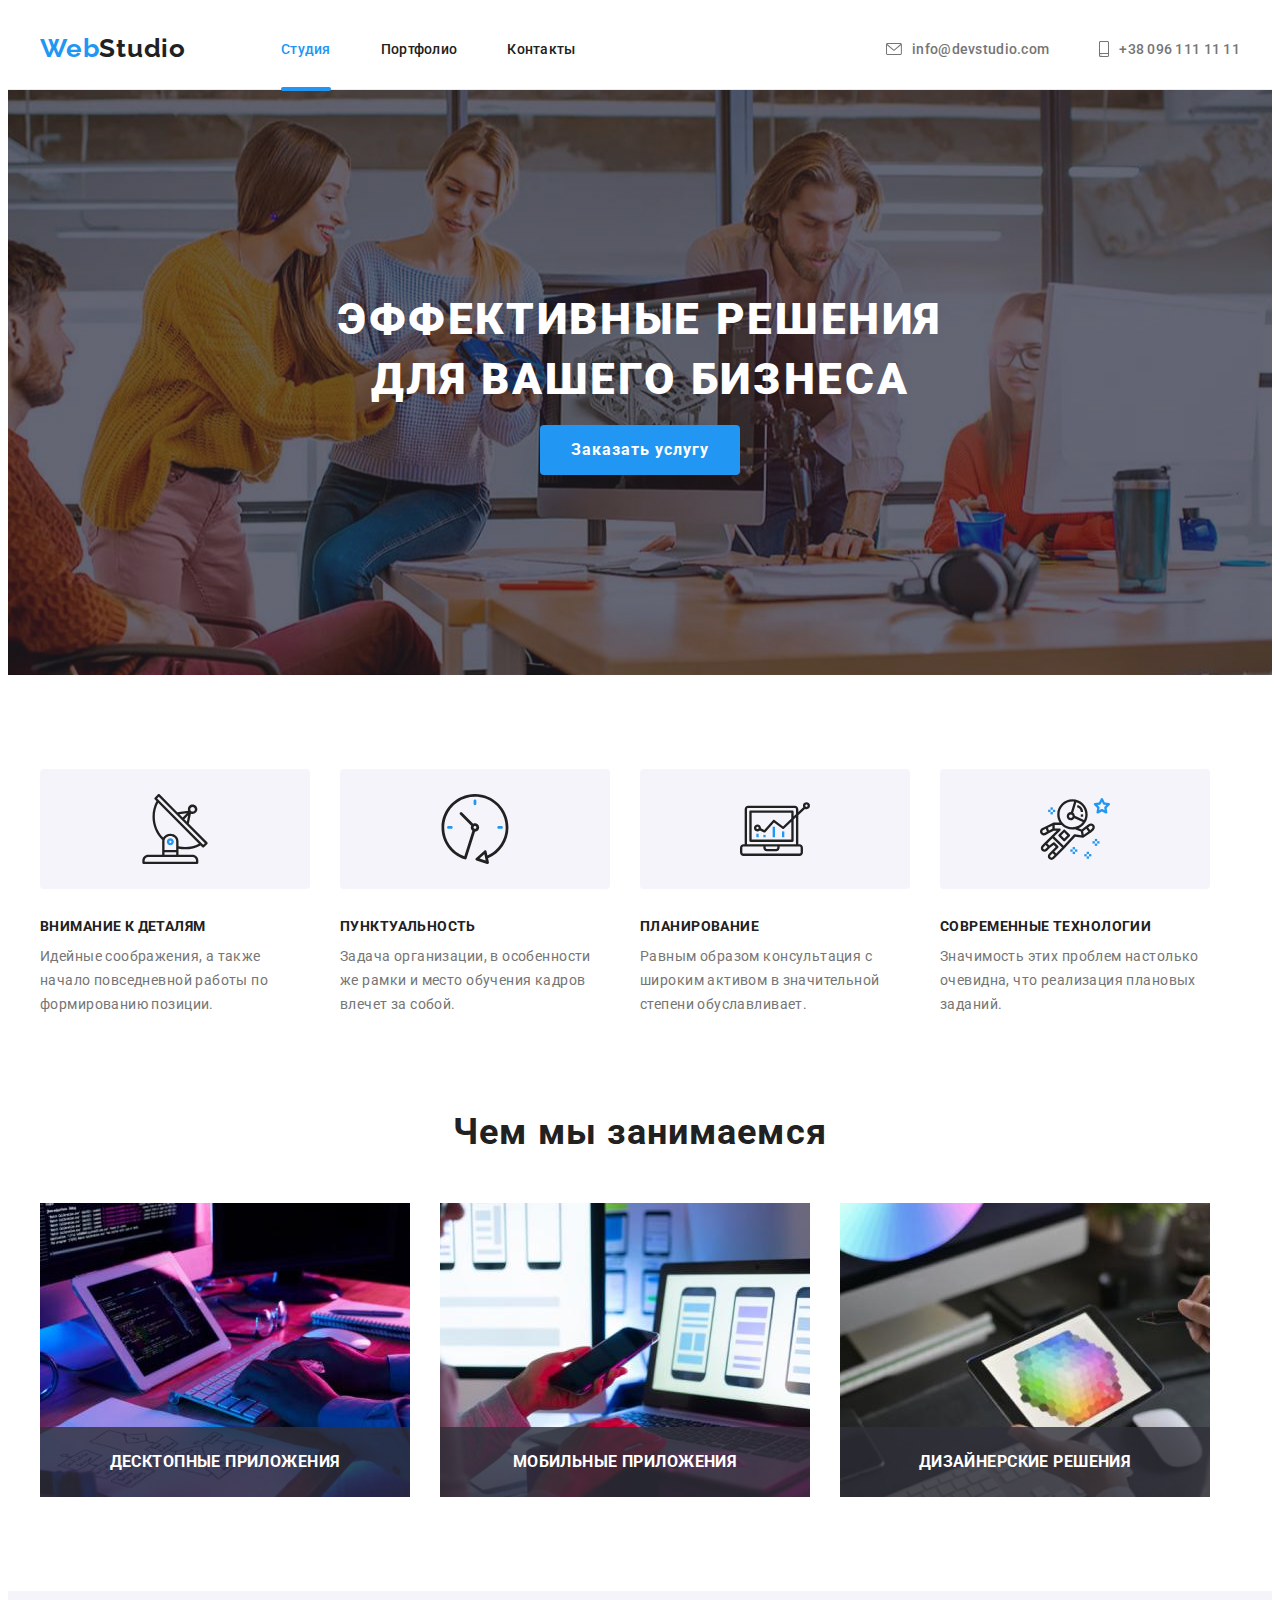
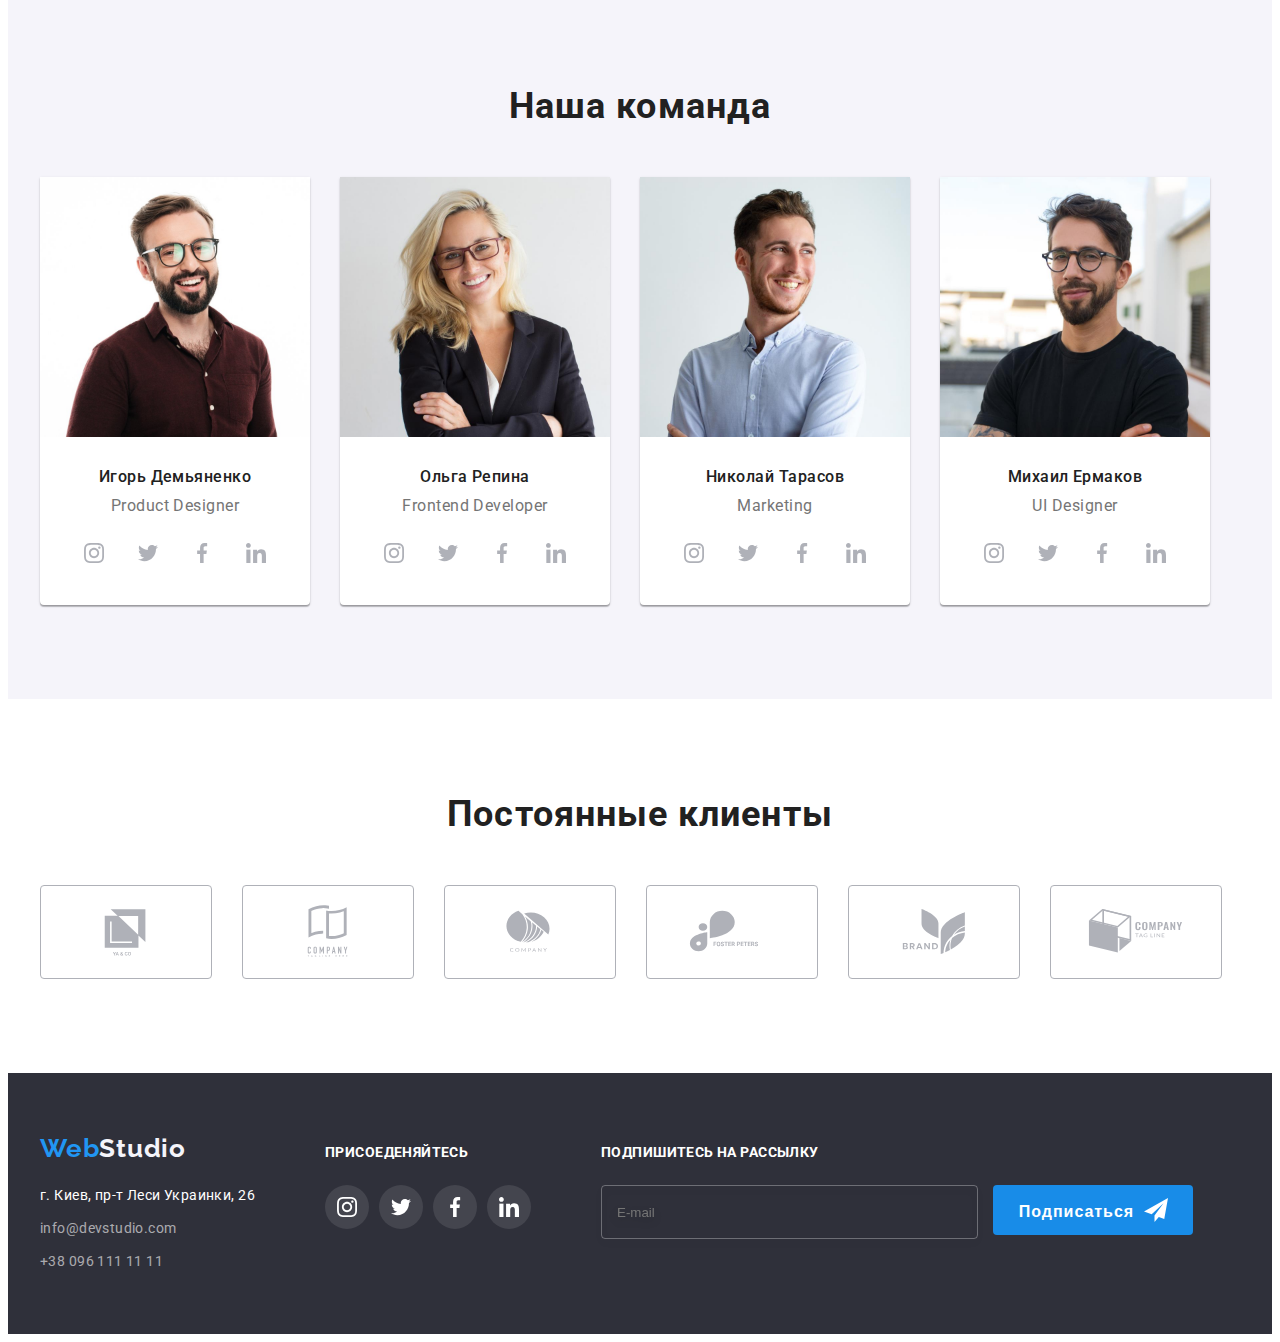
==== commit 40ff7bb6: "add forms" ====
--- a/index.html
+++ b/index.html
@@ -499,6 +499,33 @@
             </li>
           </ul>
         </div>
+        <div class="footer-container">
+          <h3 class="footer-title">Подпишитесь на рассылку</h3>
+          <div class="footer-sub">
+            <form>
+            <div class="footer-field">
+              <div class="footer-input-wrap">
+                <input
+                  type="email"
+                  name="user-email"
+                  id="user-email"
+                  class="footer-input"
+                  placeholder="E-mail"
+                />
+                <button type="submit" class="sub-button">
+                  Подписаться<svg
+                    class="footer-sub-icon"
+                    width="24"
+                    height="24"
+                  >
+                    <use href="./image/index/symbol-defs.svg#icon-sub"></use>
+                  </svg>
+                </button>
+              </div>
+              </form>
+            </div>
+          </div>
+        </div>
       </div>
     </footer>
     <div class="backdrop is-hidden" data-modal>
@@ -508,6 +535,84 @@
             <use href="./image/index/symbol-defs.svg#icon-close"></use>
           </svg>
         </button>
+        <p class="modal-title">Оставьте свои данные, мы вам перезвоним</p>
+        <form>
+          <div class="modal-field">
+            <label class="modal-label" for="user-name">Имя </label>
+            <div class="modal-input-wrap">
+              <input
+                type="text"
+                name="user-name"
+                id="user-name"
+                class="modal-input"
+                minlength="2"
+                required
+              />
+              <svg class="input-icon" width="18" height="18">
+                <use href="/image/index/symbol-defs.svg#icon-name"></use>
+              </svg>
+            </div>
+          </div>
+          <div class="modal-field">
+            <label class="modal-label" for="user-tel">Телефон </label>
+            <div class="modal-input-wrap">
+              <input
+                type="tel"
+                name="user-tel"
+                id="user-tel"
+                class="modal-input"
+                minlength="13"
+                maxlength="13"
+                title="+380501234567"
+                value="+380"
+                required
+              />
+              <svg class="input-icon" width="18" height="18">
+                <use href="/image/index/symbol-defs.svg#icon-phone"></use>
+              </svg>
+            </div>
+          </div>
+          <div class="modal-field">
+            <label class="modal-label" for="user-email">Почта </label>
+            <div class="modal-input-wrap">
+              <input
+                type="email"
+                name="user-email"
+                id="user-email"
+                class="modal-input"
+                required
+              />
+              <svg class="input-icon" width="18" height="18">
+                <use href="/image/index/symbol-defs.svg#icon-email"></use>
+              </svg>
+            </div>
+          </div>
+          <div class="modal-field">
+            <label class="modal-label" for="comment">Комментарий </label>
+            <textarea
+              id="comment"
+              name="comment"
+              placeholder="Введите текст"
+              class="modal-text"
+            ></textarea>
+          </div>
+
+          <div class="modal-field">
+            <input
+              class="input-check visually-hidden"
+              type="checkbox"
+              name="input-check"
+              id="input-check"
+              name="policy"
+              value="policy"
+            />
+            <label for="input-check" class="check-text"
+              >Соглашаюсь с рассылкой и принимаю&nbsp;
+              <a href=""> Условия договора</a></label
+            >
+          </div>
+          <button type="submit" class="send-btn btn">Отправить</button>
+        </form>
       </div>
     </div>
     <script src="./js/modal.js"></script>
--- a/css/styles.css
+++ b/css/styles.css
@@ -528,6 +528,40 @@
 .footer-soc-link:focus .footer-soc-icon {
   fill: #ffffff;
 }
+.footer-input {
+width: 358px;
+height: 50px;
+border: 1px solid rgba(255, 255, 255, 0.3);
+filter: drop-shadow(0px 4px 4px rgba(0, 0, 0, 0.15));
+border-radius: 4px;
+background: transparent;
+padding-left: 15px;
+color: #afb1b8;
+}
+.sub-button {
+  width: 200px;
+  height: 50px;
+  background: #188ce8;
+  border-radius: 4px;
+  font-weight: 700;
+  font-size: 16px;
+  line-height: 1.88;
+  letter-spacing: 0.06em;
+  color: #ffffff;
+  margin-left: 12px;
+  border: none;
+  justify-content: center;
+  align-items: center;
+  transition: background-color 250ms, color 800ms;
+}
+.sub-button:hover {
+  background: #1c79c5;
+  
+}
+.footer-sub-icon {
+  margin-left: 10px;
+  transform: translateY(+5px);
+}
 /*==========================++++++PORTFOLIO++++++==========================*/
 .portfolio {
   padding-top: 94px;
@@ -650,6 +684,9 @@
 .portfolio-link:focus .hover-text {
   transform: translate(-50%, -50%);
 }
+
+/*==========================++++++MODAL WINDOW++++++==========================*/
+
 .backdrop {
   position: fixed;
   top: 0;
@@ -661,6 +698,7 @@
 .modal {
   min-height: 581px;
   width: 528px;
+  padding: 40px;
   background-color: var(--bg-white-color);
   border-radius: 4px;
   position: absolute;
@@ -690,3 +728,116 @@
   pointer-events: none;
   visibility: hidden;
 }
+.modal-title {
+  font-family: "Roboto";
+  font-style: normal;
+  text-align: center;
+  font-weight: 700;
+  font-size: 20px;
+  letter-spacing: 1.15;
+  color: #212121;
+  margin-bottom: 10px;
+}
+.modal-field {
+  margin-bottom: 10px;
+}
+.modal-input {
+  width: 100%;
+  height: 40px;
+  border: 1px solid rgba(33, 33, 33, 0.2);
+  border-radius: 4px;
+  outline: 0;
+  padding-left: 42px;
+  color: #757575;
+  transition: border 300ms;
+}
+.modal-input:focus {
+  border: 1px solid var(--active-color);
+  filter: drop-shadow(0px 4px 4px rgba(0, 0, 0, 0.25));
+  border-radius: 4px;
+}
+.modal-input:focus + .input-icon {
+  fill: var(--active-color);
+}
+.modal-input-wrap {
+  position: relative;
+}
+.input-icon {
+  position: absolute;
+  left: 15px;
+  top: 50%;
+  transform: translateY(-50%);
+  transition: fill 300ms;
+}
+.modal-label {
+  font-weight: 400;
+  font-size: 12px;
+  letter-spacing: 1.16;
+  color: #757575;
+  display: block;
+  margin-bottom: 10px;
+}
+.modal-text {
+  width: 100%;
+  height: 120px;
+  border: 1px solid rgba(33, 33, 33, 0.2);
+  border-radius: 4px;
+  padding-top: 12px;
+  padding-bottom: 12px;
+  padding-left: 16px;
+  padding-right: 16px;
+  resize: none;
+  color: #757575;
+  outline: 0;
+  transition: border-color 300ms;
+}
+.modal-text:focus {
+  border: 1px solid var(--active-color);
+  box-shadow(0px 4px 4px rgba(0, 0, 0, 0.25));
+  border-radius: 4px;
+}
+.input-check:checked + .check-text::before {
+  /* background-color: #ffffff; */
+  border: none;
+  background-image: url(../image/index/check-on.svg);
+}
+.check-text {
+  font-weight: 400;
+  font-size: 14px;
+  line-height: 1.71;
+  letter-spacing: 0.03em;
+  color: #757575;
+  display: flex;
+  align-items: center;
+}
+
+.check-text::before {
+  content: "";
+  width: 16px;
+  height: 15px;
+  border: 1px solid #000000;
+  border-radius: 2px;
+  box-shadow: 0px 4px 4px rgba(0, 0, 0, 0.25);
+  margin-right: 8px;
+  margin-left: 12px;
+}
+.send-btn {
+  width: 200px;
+  height: 50px;
+  background: #188ce8;
+  border-radius: 4px;
+  font-weight: 700;
+  font-size: 16px;
+  line-height: 1.88; /* identical to box height, or 188% */
+  align-items: center;
+  text-align: center;
+  letter-spacing: 0.06em;
+  color: #ffffff;
+  margin-top: 10px;
+  margin: 0 auto;
+  display: block;
+  border: none;
+}
+.send-btn:hover {
+  box-shadow: 0px 4px 4px rgba(0, 0, 0, 0.25);
+}
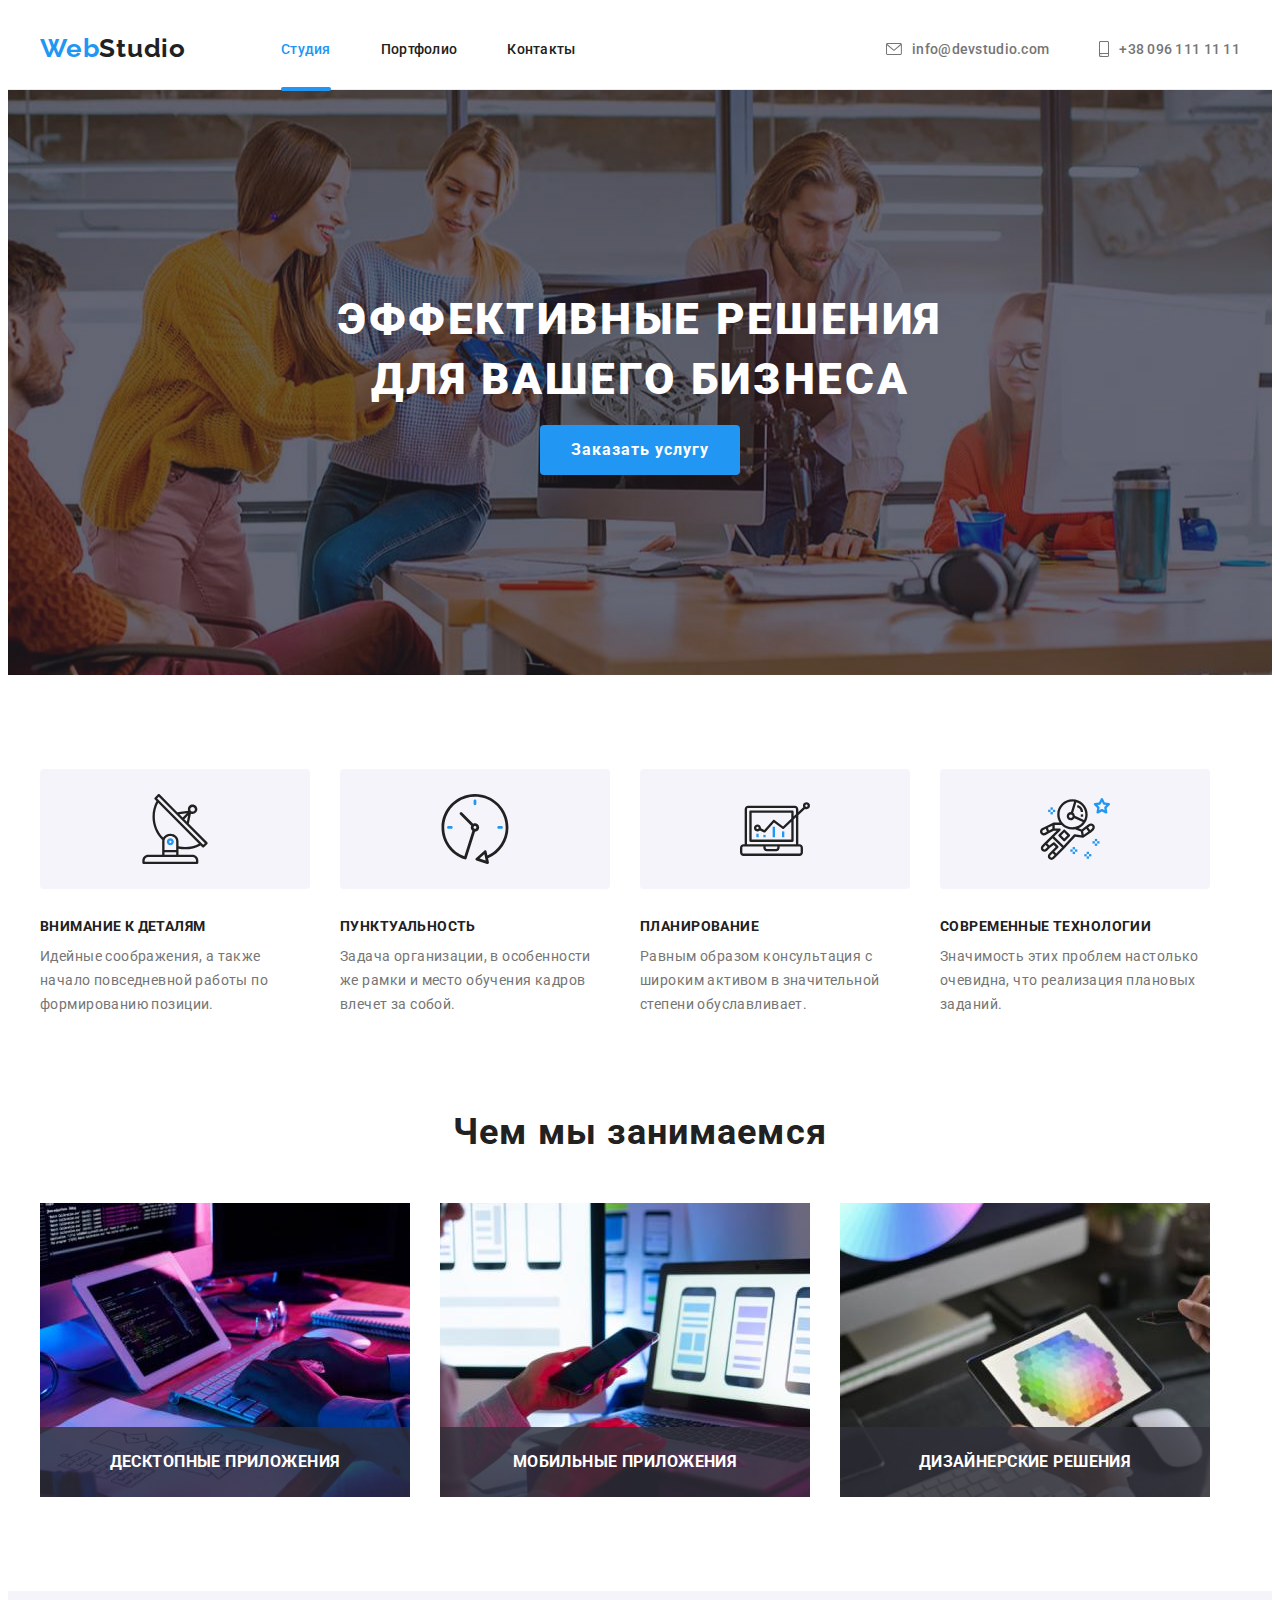
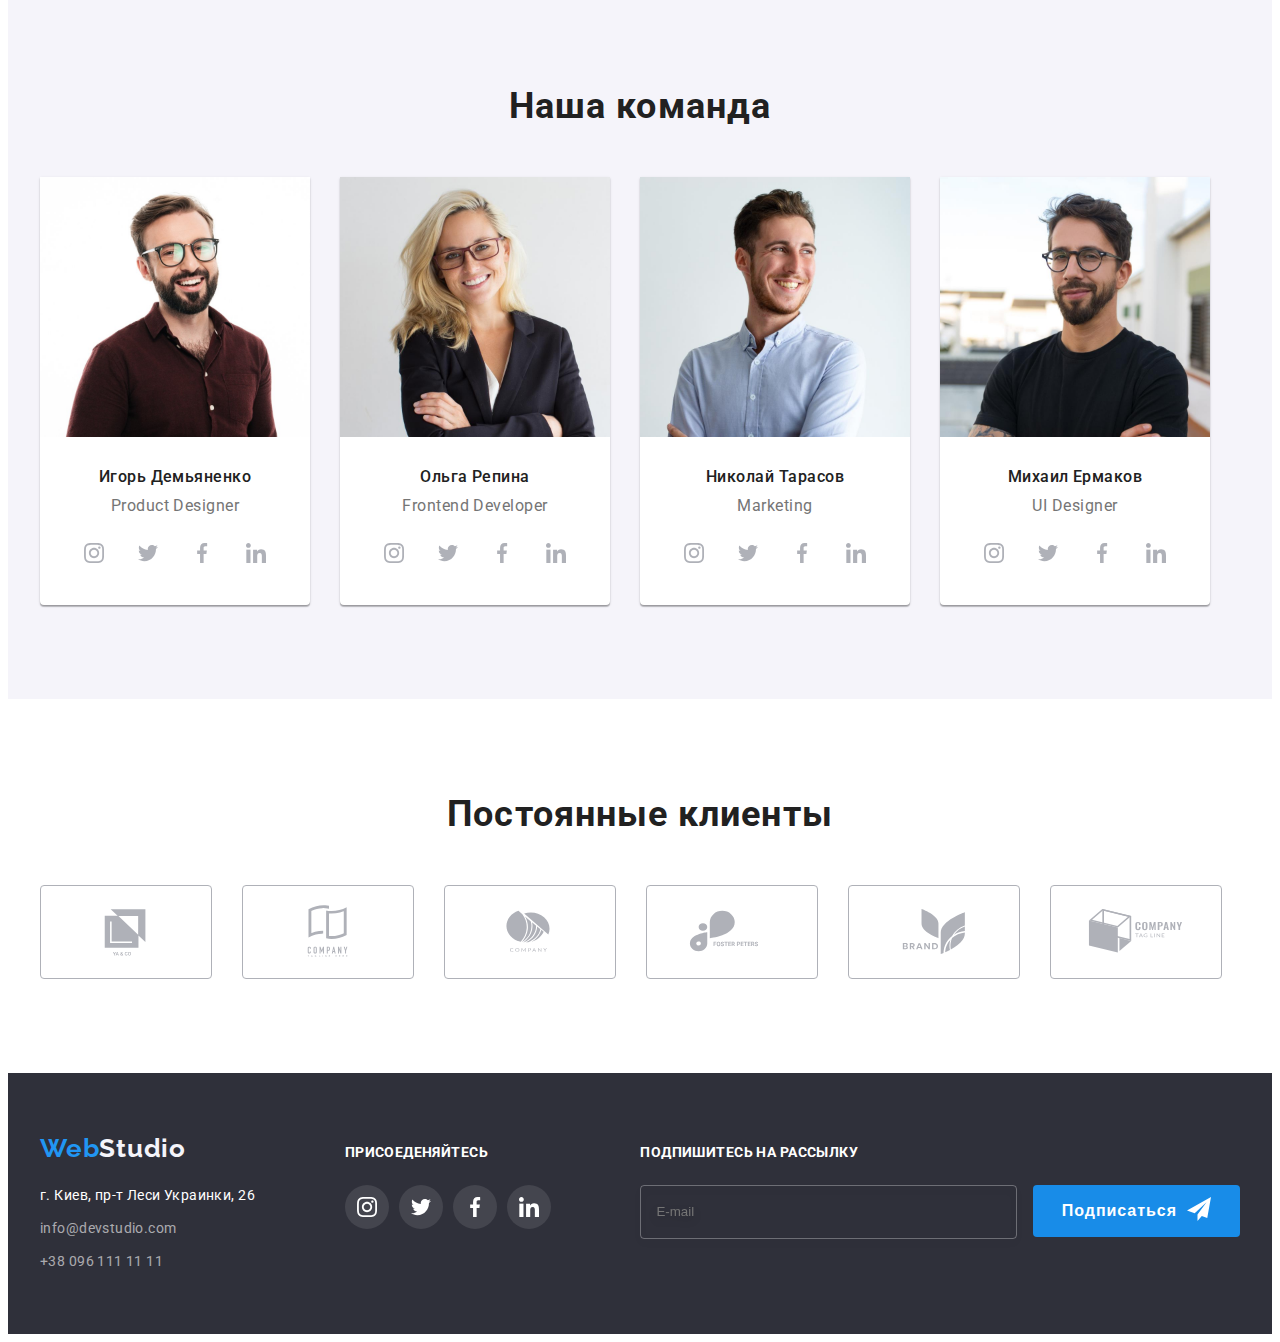
==== commit c1545985: "fix 01" ====
--- a/index.html
+++ b/index.html
@@ -503,27 +503,19 @@
           <h3 class="footer-title">Подпишитесь на рассылку</h3>
           <div class="footer-sub">
             <form>
-            <div class="footer-field">
-              <div class="footer-input-wrap">
-                <input
-                  type="email"
-                  name="user-email"
-                  id="user-email"
-                  class="footer-input"
-                  placeholder="E-mail"
-                />
-                <button type="submit" class="sub-button">
-                  Подписаться<svg
-                    class="footer-sub-icon"
-                    width="24"
-                    height="24"
-                  >
-                    <use href="./image/index/symbol-defs.svg#icon-sub"></use>
-                  </svg>
-                </button>
-              </div>
-              </form>
-            </div>
+              <input
+                type="email"
+                name="user-email2"
+                id="user-email2"
+                class="footer-input"
+                placeholder="E-mail"
+              />
+              <button type="submit" class="sub-button">
+                Подписаться<svg class="footer-sub-icon" width="24" height="24">
+                  <use href="./image/index/symbol-defs.svg#icon-sub"></use>
+                </svg>
+              </button>
+            </form>
           </div>
         </div>
       </div>
@@ -531,7 +523,7 @@
     <div class="backdrop is-hidden" data-modal>
       <div class="modal">
         <button type="button" class="modal-close-btn" data-modal-close>
-          <svg class="close-icon" width="15" height="15">
+          <svg class="close-icon" width="18" height="18">
             <use href="./image/index/symbol-defs.svg#icon-close"></use>
           </svg>
         </button>
@@ -549,7 +541,7 @@
                 required
               />
               <svg class="input-icon" width="18" height="18">
-                <use href="/image/index/symbol-defs.svg#icon-name"></use>
+                <use href="./image/index/symbol-defs.svg#icon-name"></use>
               </svg>
             </div>
           </div>
@@ -568,7 +560,7 @@
                 required
               />
               <svg class="input-icon" width="18" height="18">
-                <use href="/image/index/symbol-defs.svg#icon-phone"></use>
+                <use href="./image/index/symbol-defs.svg#icon-phone"></use>
               </svg>
             </div>
           </div>
@@ -583,7 +575,7 @@
                 required
               />
               <svg class="input-icon" width="18" height="18">
-                <use href="/image/index/symbol-defs.svg#icon-email"></use>
+                <use href="./image/index/symbol-defs.svg#icon-email"></use>
               </svg>
             </div>
           </div>
@@ -603,12 +595,11 @@
               type="checkbox"
               name="input-check"
               id="input-check"
-              name="policy"
               value="policy"
             />
             <label for="input-check" class="check-text"
               >Соглашаюсь с рассылкой и принимаю&nbsp;
-              <a href=""> Условия договора</a></label
+              <a href="" class="licence"> Условия договора</a></label
             >
           </div>
           <button type="submit" class="send-btn btn">Отправить</button>
--- a/css/styles.css
+++ b/css/styles.css
@@ -221,7 +221,6 @@
 }
 .hero-btn:hover {
   background: #1c79c5;
-  color: #d5e400;
 }
 
 /*==========================++++++POSITIVE++++++==========================*/
@@ -428,6 +427,12 @@
 }
 
 /*==========================++++++FOOTER++++++==========================*/
+/*==========================++++++FOOTER++++++==========================*/ /*==========================++++++FOOTER++++++==========================*/
+
+/*==========================++++++FOOTER++++++==========================*/ /*==========================++++++FOOTER++++++==========================*/
+
+/*==========================++++++FOOTER++++++==========================*/ /*==========================++++++FOOTER++++++==========================*/
+
 .footer {
   background-color: var(--bg-hero-color);
   padding-top: 60px;
@@ -436,6 +441,7 @@
 .footer .container {
   display: flex;
   align-items: baseline;
+  justify-content: space-between;
 }
 .footer-container {
   margin-left: 70px;
@@ -529,18 +535,24 @@
   fill: #ffffff;
 }
 .footer-input {
-width: 358px;
-height: 50px;
-border: 1px solid rgba(255, 255, 255, 0.3);
-filter: drop-shadow(0px 4px 4px rgba(0, 0, 0, 0.15));
-border-radius: 4px;
-background: transparent;
-padding-left: 15px;
-color: #afb1b8;
+  width: 358px;
+  height: 50px;
+  border: 1px solid rgba(255, 255, 255, 0.3);
+  filter: drop-shadow(0px 4px 4px rgba(0, 0, 0, 0.15));
+  border-radius: 4px;
+  background: transparent;
+  padding-left: 15px;
+  color: #afb1b8;
+  outline-style: none;
+}
+.footer-input:focus {
+  border-color: var(--active-color);
 }
 .sub-button {
-  width: 200px;
-  height: 50px;
+  padding-left: 29px;
+  padding-right: 29px;
+  padding-top: 7px;
+  padding-bottom: 10px;
   background: #188ce8;
   border-radius: 4px;
   font-weight: 700;
@@ -556,7 +568,6 @@
 }
 .sub-button:hover {
   background: #1c79c5;
-  
 }
 .footer-sub-icon {
   margin-left: 10px;
@@ -709,6 +720,7 @@
 }
 .close-icon {
   fill: black;
+  transition: fill 500ms;
 }
 .modal-close-btn {
   position: absolute;
@@ -723,6 +735,9 @@
   justify-content: center;
   align-items: center;
 }
+.modal-close-btn:hover .close-icon {
+  fill: var(--active-color);
+}
 .is-hidden {
   opacity: 0;
   pointer-events: none;
@@ -757,6 +772,14 @@
   border-radius: 4px;
 }
 .modal-input:focus + .input-icon {
+  fill: var(--active-color);
+}
+.modal-input:hover {
+  border: 1px solid var(--active-color);
+  filter: drop-shadow(0px 4px 4px rgba(0, 0, 0, 0.25));
+  border-radius: 4px;
+}
+.modal-input:hover + .input-icon {
   fill: var(--active-color);
 }
 .modal-input-wrap {
@@ -793,14 +816,22 @@
 }
 .modal-text:focus {
   border: 1px solid var(--active-color);
-  box-shadow(0px 4px 4px rgba(0, 0, 0, 0.25));
+  filter: drop-shadow(0px 4px 4px rgba(0, 0, 0, 0.25));
+  border-radius: 4px;
+}
+.modal-text:hover {
+  border: 1px solid var(--active-color);
+  filter: drop-shadow(0px 4px 4px rgba(0, 0, 0, 0.25));
   border-radius: 4px;
 }
 .input-check:checked + .check-text::before {
-  /* background-color: #ffffff; */
   border: none;
   background-image: url(../image/index/check-on.svg);
 }
+.input-check:hover + .check-text::before {
+  border-color: var(--active-color);
+}
+
 .check-text {
   font-weight: 400;
   font-size: 14px;
@@ -820,6 +851,14 @@
   box-shadow: 0px 4px 4px rgba(0, 0, 0, 0.25);
   margin-right: 8px;
   margin-left: 12px;
+  transition: border-color 300ms;
+}
+/* .check-text:hover::before {
+  border-color: var(--active-color);
+} */
+.licence {
+  text-decoration: underline;
+  color: var(--active-color);
 }
 .send-btn {
   width: 200px;
@@ -840,4 +879,9 @@
 }
 .send-btn:hover {
   box-shadow: 0px 4px 4px rgba(0, 0, 0, 0.25);
-}
+  background: #1c79c5;
+}
+.send-btn:focus {
+  box-shadow: 0px 4px 4px rgba(0, 0, 0, 0.25);
+  background: #1c79c5;
+}
